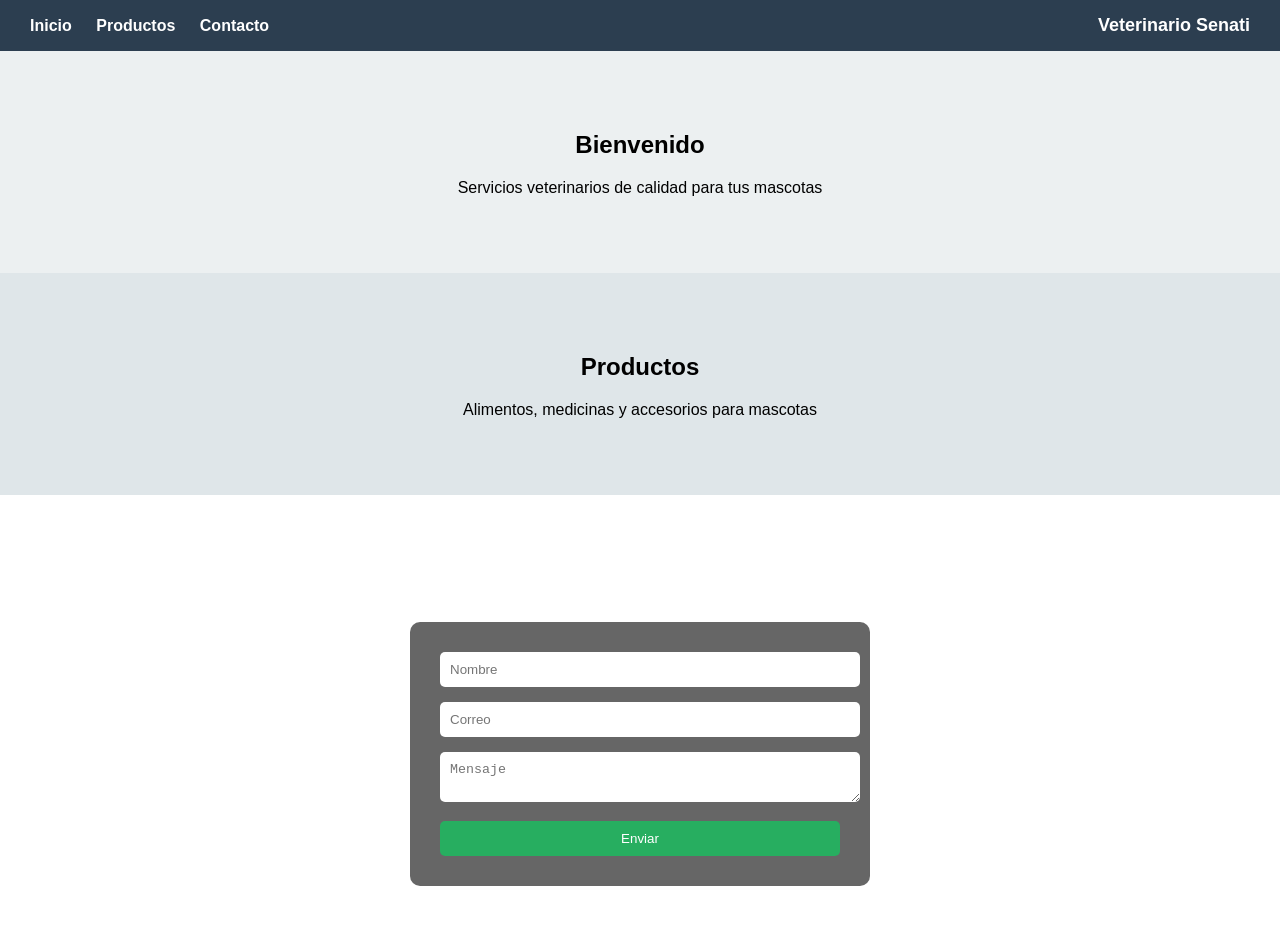
==== contactos.html @ 0941253b "contactos de veterinaria primera version" ====
<!DOCTYPE html>
<html lang="en">
<head>
    <meta charset="UTF-8">
    <meta name="viewport" content="width=device-width, initial-scale=1.0">
    <title>Contactos</title>
    <link rel="stylesheet" href="contacto_style.css">
</head>
<body>
    <header>
    <nav>
        <a href="#inicio">Inicio</a>
        <a href="#productos">Productos</a>
        <a href="#contacto">Contacto</a>
    </nav>
        <div class="logo">Veterinario Senati</div>
    </header>

    <section id="inicio">
        <h1>Bienvenido</h1>
        <p>Servicios veterinarios de calidad para tus mascotas</p>
    </section>

    <section id="productos">
        <h1>Productos</h1>
        <p>Alimentos, medicinas y accesorios para mascotas</p>
    </section>

    <section id="contacto">
    <h1>Contacto</h1>

    <div class="formulario">
        <input type="text" id="nombre" placeholder="Nombre">
        <input type="email" id="correo" placeholder="Correo">
        <textarea id="mensaje" placeholder="Mensaje"></textarea>
        <button onclick="enviarFormulario()">Enviar</button>
    </div>

</section>
</body>
</html>
---- contacto_style.css ----
body {
            margin: 0;
            font-family: Arial, sans-serif;
        }

        /* HEADER */
        header {
            display: flex;
            justify-content: space-between;
            align-items: center;
            background: #2c3e50;
            padding: 15px 30px;
            color: white;
        }

        nav a {
            color: white;
            margin-right: 20px;
            text-decoration: none;
            font-weight: bold;
        }

        nav a:hover {
            text-decoration: underline;
        }

        .logo {
            font-size: 18px;
            font-weight: bold;
        }

        /* SECCIONES */
        section {
            padding: 60px;
            text-align: center;
        }

        #inicio {
            background: #ecf0f1;
        }

        #productos {
            background: #dfe6e9;
        }

        /* CONTACTO */
        #contacto {
            background: url('https://escuelaversailles.com/wp-content/uploads/master-en-auxiliar-de-tecnico-de-veterinario.jpg') no-repeat center center/cover;
            color: white;
        }

        .formulario {
            background: rgba(0,0,0,0.6);
            padding: 30px;
            max-width: 400px;
            margin: auto;
            border-radius: 10px;
        }

        .formulario input, 
        .formulario textarea {
            width: 100%;
            margin-bottom: 15px;
            padding: 10px;
            border: none;
            border-radius: 5px;
        }

        .formulario button {
            background: #27ae60;
            color: white;
            padding: 10px;
            border: none;
            width: 100%;
            cursor: pointer;
            border-radius: 5px;
        }

        .formulario button:hover {
            background: #219150;
        }
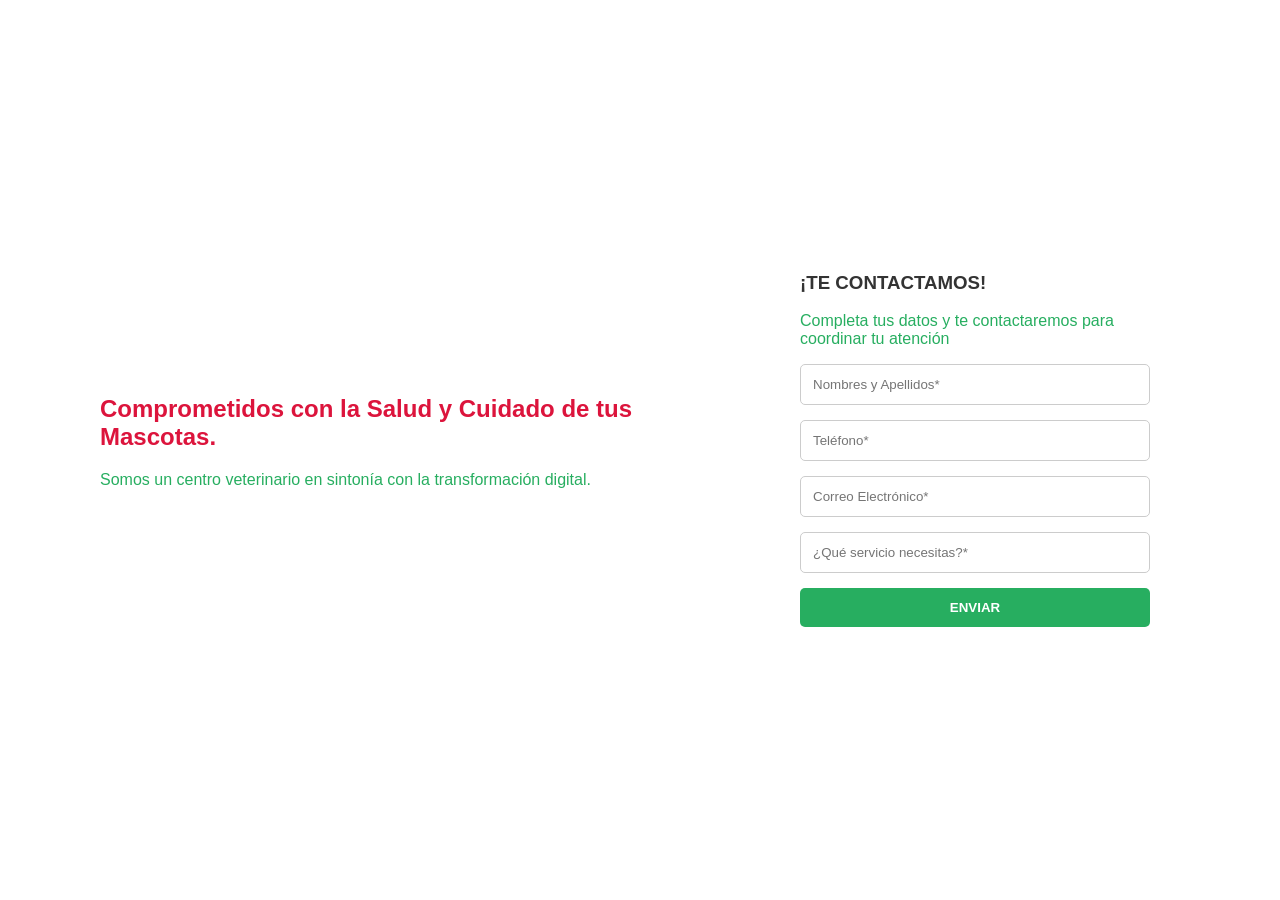
==== commit 03002831: "contacto terminado mas o menos" ====
--- a/contactos.html
+++ b/contactos.html
@@ -1,43 +1,33 @@
-
-
 <!DOCTYPE html>
-<html lang="en">
+<html lang="es">
 <head>
     <meta charset="UTF-8">
     <meta name="viewport" content="width=device-width, initial-scale=1.0">
-    <title>Contactos</title>
+    <title>La Huellita - Contacto</title>
     <link rel="stylesheet" href="contacto_style.css">
 </head>
 <body>
-    <header>
-    <nav>
-        <a href="#inicio">Inicio</a>
-        <a href="#productos">Productos</a>
-        <a href="#contacto">Contacto</a>
-    </nav>
-        <div class="logo">Veterinario Senati</div>
-    </header>
+    
 
-    <section id="inicio">
-        <h1>Bienvenido</h1>
-        <p>Servicios veterinarios de calidad para tus mascotas</p>
+    <section id="contacto">
+        <div class="texto-hero">
+            <h1>Comprometidos con la Salud y Cuidado de tus Mascotas.</h1>
+            <p>Somos un centro veterinario en sintonía con la transformación digital.</p>
+        </div>
+
+        <div class="formulario-container">
+            <h3>¡TE CONTACTAMOS!</h3>
+            <p>Completa tus datos y te contactaremos para coordinar tu atención</p>
+            <input type="text" id="nombre" placeholder="Nombres y Apellidos*">
+            <input type="tel" id="telefono" placeholder="Teléfono*">
+            <input type="email" id="correo" placeholder="Correo Electrónico*">
+            <input type="text" id="servicio" placeholder="¿Qué servicio necesitas?*">
+            <button onclick="enviarFormulario()">ENVIAR</button>
+        </div>
     </section>
 
-    <section id="productos">
-        <h1>Productos</h1>
-        <p>Alimentos, medicinas y accesorios para mascotas</p>
-    </section>
 
-    <section id="contacto">
-    <h1>Contacto</h1>
-
-    <div class="formulario">
-        <input type="text" id="nombre" placeholder="Nombre">
-        <input type="email" id="correo" placeholder="Correo">
-        <textarea id="mensaje" placeholder="Mensaje"></textarea>
-        <button onclick="enviarFormulario()">Enviar</button>
-    </div>
-
-</section>
+    <!-- Enlace al script externo -->
+    <script src="script_contacto.js"></script>
 </body>
-</html>
+</html>
--- a/contacto_style.css
+++ b/contacto_style.css
@@ -1,83 +1,75 @@
+body { margin: 0; font-family: Arial, sans-serif; }
 
-body {
-            margin: 0;
-            font-family: Arial, sans-serif;
-        }
+/* HEADER */
+header {
+    display: flex;
+    justify-content: space-between;
+    align-items: center;
+    padding: 20px 50px;
+    background: white;
+}
 
-        /* HEADER */
-        header {
-            display: flex;
-            justify-content: space-between;
-            align-items: center;
-            background: #2c3e50;
-            padding: 15px 30px;
-            color: white;
-        }
+.logo { font-weight: bold; font-size: 24px; color: #27ae60; }
 
-        nav a {
-            color: white;
-            margin-right: 20px;
-            text-decoration: none;
-            font-weight: bold;
-        }
+nav a {
+    color: #333;
+    margin-left: 20px;
+    text-decoration: none;
+    font-weight: bold;
+}
 
-        nav a:hover {
-            text-decoration: underline;
-        }
+/* SECCIÓN CONTACTO (El Hero) */
+#contacto {
+    display: flex;
+    justify-content: space-between;
+    align-items: center;
+    padding: 80px 100px;
+    background: url('https://escuelaversailles.com/wp-content/uploads/master-en-auxiliar-de-tecnico-de-veterinario.jpg') no-repeat center center/cover;
+    min-height: 80vh;
+    color: white;
+}
 
-        .logo {
-            font-size: 18px;
-            font-weight: bold;
-        }
+.texto-hero { max-width: 50%; }
 
-        /* SECCIONES */
-        section {
-            padding: 60px;
-            text-align: center;
-        }
+/* FORMULARIO */
+.formulario-container {
+    background: rgba(255, 255, 255, 0.95); /* Fondo casi blanco */
+    color: #333;
+    padding: 30px;
+    border-radius: 15px;
+    width: 350px;
+}
 
-        #inicio {
-            background: #ecf0f1;
-        }
+.formulario-container input {
+    width: 100%;
+    padding: 12px;
+    margin-bottom: 15px;
+    border: 1px solid #ccc;
+    border-radius: 5px;
+    box-sizing: border-box; /* Importante para que no se salga del contenedor */
+}
 
-        #productos {
-            background: #dfe6e9;
-        }
+.formulario-container button {
+    background: #27ae60;
+    color: white;
+    padding: 12px;
+    border: none;
+    width: 100%;
+    cursor: pointer;
+    font-weight: bold;
+    border-radius: 5px;
+}
 
-        /* CONTACTO */
-        #contacto {
-            background: url('https://escuelaversailles.com/wp-content/uploads/master-en-auxiliar-de-tecnico-de-veterinario.jpg') no-repeat center center/cover;
-            color: white;
-        }
+.formulario-container button:hover { background: #219150; }
 
-        .formulario {
-            background: rgba(0,0,0,0.6);
-            padding: 30px;
-            max-width: 400px;
-            margin: auto;
-            border-radius: 10px;
-        }
+h1{
+    color: crimson;
+    box-shadow: #333;
+    
+}
 
-        .formulario input, 
-        .formulario textarea {
-            width: 100%;
-            margin-bottom: 15px;
-            padding: 10px;
-            border: none;
-            border-radius: 5px;
-        }
 
-        .formulario button {
-            background: #27ae60;
-            color: white;
-            padding: 10px;
-            border: none;
-            width: 100%;
-            cursor: pointer;
-            border-radius: 5px;
-        }
+p{
+    color: #27ae60;
+}
 
-        .formulario button:hover {
-            background: #219150;
-        }
-
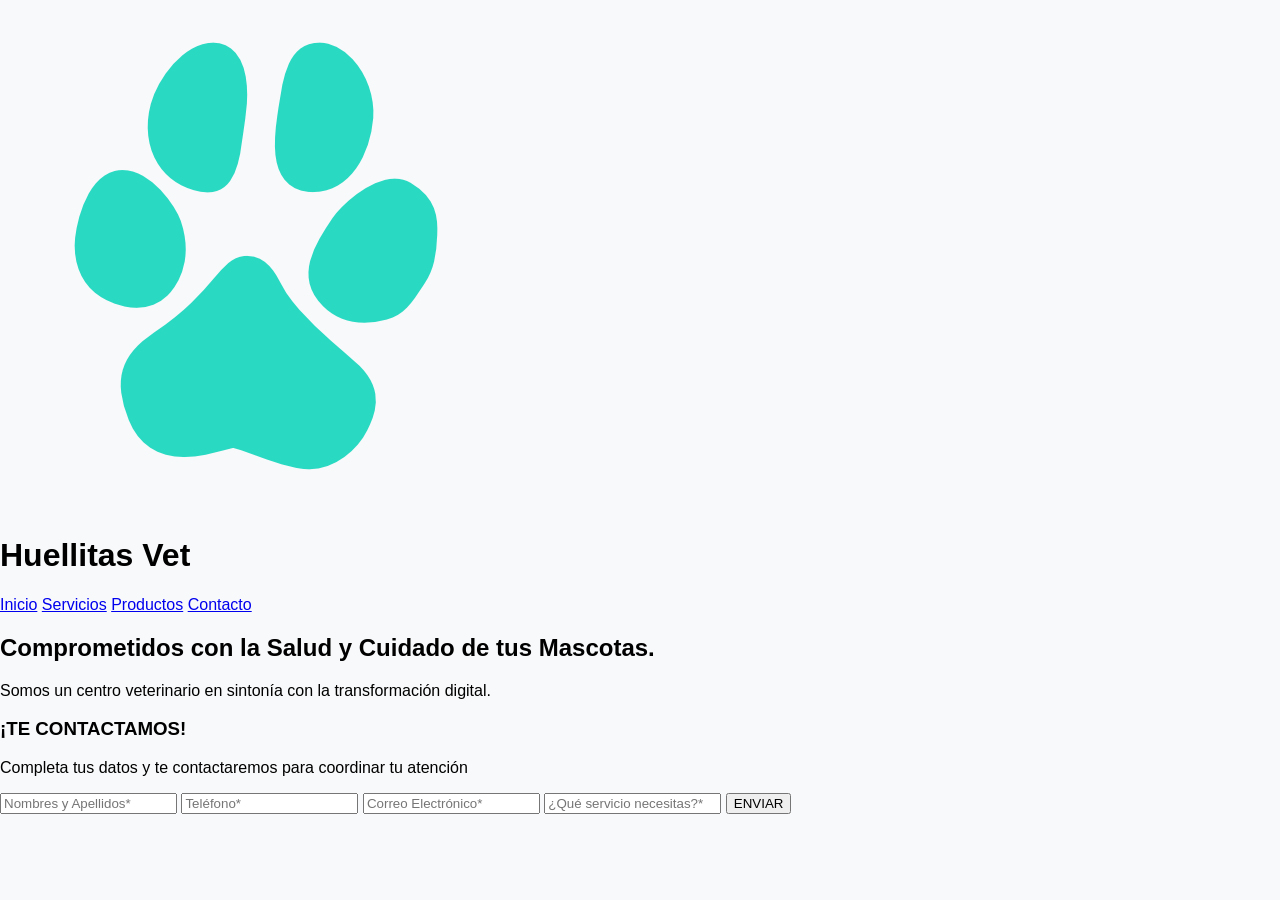
==== commit bf7146ec: "cambios realizados" ====
--- a/contactos.html
+++ b/contactos.html
@@ -4,9 +4,28 @@
     <meta charset="UTF-8">
     <meta name="viewport" content="width=device-width, initial-scale=1.0">
     <title>La Huellita - Contacto</title>
-    <link rel="stylesheet" href="contacto_style.css">
+    <link rel="stylesheet" href="style.css">
 </head>
 <body>
+
+
+<header class="header">
+    <div class="container">
+
+        <div class="logo">
+            <img src="img/logopet.png" alt="Huellitas Vet"> 
+            <h1>Huellitas Vet</h1>
+        </div>
+
+        <nav class="nav">
+            <a href="index.html">Inicio</a>
+            <a href="Servicios.html">Servicios</a>
+            <a href="Productos.html">Productos</a>
+            <a href="contactos.html">Contacto</a>
+        </nav>
+
+    </div>
+</header>
     
 
     <section id="contacto">
@@ -27,7 +46,6 @@
     </section>
 
 
-    <!-- Enlace al script externo -->
-    <script src="script_contacto.js"></script>
+    <script src="script.js"></script>
 </body>
 </html>
--- a/style.css
+++ b/style.css
@@ -0,0 +1,87 @@
+:root {
+    --primario: #2c3e50;
+    --detalles: #3498db;
+    --fondo: #f8f9fa;
+    --blanco: #ffffff;
+}
+
+body { font-family: 'Segoe UI', sans-serif; background-color: var(--fondo); margin: 0; }
+
+.navbar {
+    display: flex;
+    justify-content: space-between;
+    align-items: center;
+    background: var(--primario);
+    padding: 1rem 2rem;
+    color: white;
+    position: sticky;
+    top: 0;
+    z-index: 1000;
+}
+
+.nav-menu { display: flex; list-style: none; gap: 20px; }
+.nav-menu a { color: white; text-decoration: none; font-weight: 500; cursor: pointer; }
+
+.menu-toggle { display: none; background: none; border: none; color: white; font-size: 1.5rem; cursor: pointer; }
+
+.tienda-header { text-align: center; padding: 40px 20px; }
+
+#grid-productos {
+    display: grid;
+    grid-template-columns: repeat(auto-fill, minmax(280px, 1fr));
+    gap: 30px;
+    padding: 0 40px 40px;
+    max-width: 1200px;
+    margin: 0 auto;
+}
+
+.producto-card {
+    background: var(--blanco);
+    border-radius: 15px;
+    overflow: hidden;
+    box-shadow: 0 10px 20px rgba(0,0,0,0.05);
+    transition: 0.3s;
+}
+
+.producto-card:hover { transform: translateY(-10px); }
+
+.contenedor-imagen img { 
+    width: 100%; 
+    height: 250px; 
+    object-fit: cover; 
+    background: #eee; 
+}
+
+.producto-cuerpo { padding: 20px; text-align: center; }
+.producto-etiqueta { font-size: 0.8rem; color: var(--detalles); font-weight: bold; text-transform: uppercase; margin: 0; }
+.producto-nombre { margin: 10px 0; color: var(--primario); font-size: 1.2rem; }
+.producto-precio { display: block; font-size: 1.4rem; font-weight: bold; margin-bottom: 15px; color: #27ae60; }
+
+.btn-comprar {
+    background-color: var(--primario);
+    color: white;
+    border: none;
+    padding: 12px;
+    border-radius: 8px;
+    cursor: pointer;
+    width: 100%;
+    font-weight: bold;
+    transition: 0.3s;
+}
+
+.btn-comprar:hover { background-color: var(--detalles); }
+
+@media (max-width: 768px) {
+    .menu-toggle { display: block; }
+    .nav-menu {
+        display: none;
+        flex-direction: column;
+        position: absolute;
+        top: 60px;
+        left: 0;
+        width: 100%;
+        background: var(--primario);
+        padding: 20px;
+    }
+    .nav-menu.active { display: flex; }
+}
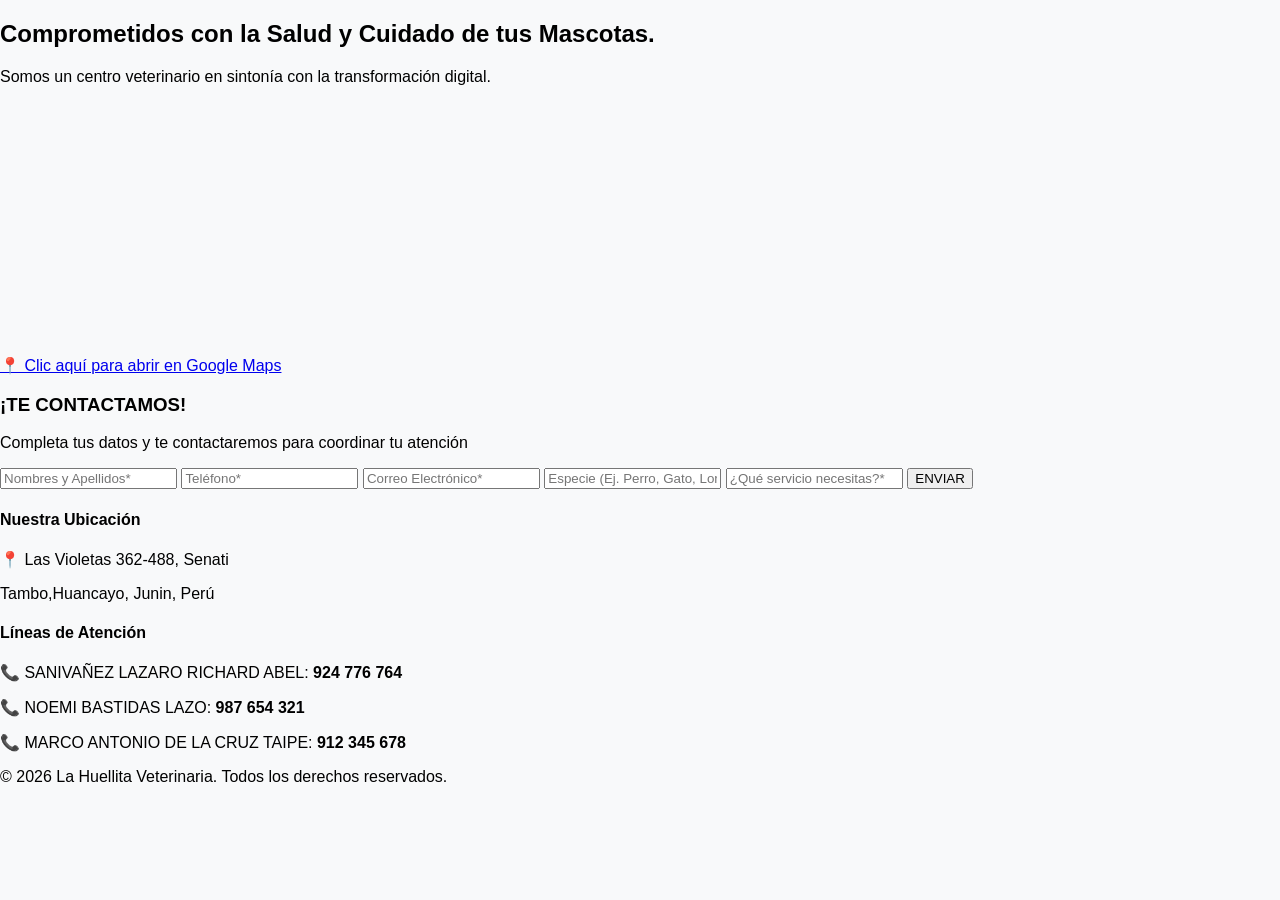
==== commit e8dfbeae: "Actualizando nombres de contacto" ====
--- a/contactos.html
+++ b/contactos.html
@@ -8,30 +8,32 @@
 </head>
 <body>
 
+    <section id="contacto">
+        <div class="info-izquierda">
+            
+            <div class="texto-hero">
+                <h1>Comprometidos con la Salud y Cuidado de tus Mascotas.</h1>
+                <p>Somos un centro veterinario en sintonía con la transformación digital.</p>
+            </div>
+            
+           <div class="mapa-container">
+    <a href="https://www.google.com/maps/search/Las+Violetas,+El+Tambo,+Huancayo" target="_blank" title="Abrir en Google Maps">
+        
+        <div style="pointer-events: none;">
+            <iframe 
+                src="https://www.google.com/maps/embed?pb=!1m18!1m12!1m3!1d3901.7651817887556!2d-75.22223842526544!3d-12.062544288151525!2m3!1f0!2f0!3f0!3m2!1i1024!2i768!4f13.1!3m3!1m2!1s0x910e9714856f7b19%3A0x67c293796d66e76c!2sLas%20Violetas%2C%20El%20Tambo%2012006!5e0!3m2!1ses-419!2spe!4v1713993264619!5m2!1ses-419!2spe" 
+                width="100%" 
+                height="250" 
+                style="border:0;" 
+                allowfullscreen="" 
+                loading="lazy">
+            </iframe>
+        </div>
+        
+        <div class="abrir-mapa">📍 Clic aquí para abrir en Google Maps</div>
+    </a>
+</div>
 
-<header class="header">
-    <div class="container">
-
-        <div class="logo">
-            <img src="img/logopet.png" alt="Huellitas Vet"> 
-            <h1>Huellitas Vet</h1>
-        </div>
-
-        <nav class="nav">
-            <a href="index.html">Inicio</a>
-            <a href="Servicios.html">Servicios</a>
-            <a href="Productos.html">Productos</a>
-            <a href="contactos.html">Contacto</a>
-        </nav>
-
-    </div>
-</header>
-    
-
-    <section id="contacto">
-        <div class="texto-hero">
-            <h1>Comprometidos con la Salud y Cuidado de tus Mascotas.</h1>
-            <p>Somos un centro veterinario en sintonía con la transformación digital.</p>
         </div>
 
         <div class="formulario-container">
@@ -40,12 +42,33 @@
             <input type="text" id="nombre" placeholder="Nombres y Apellidos*">
             <input type="tel" id="telefono" placeholder="Teléfono*">
             <input type="email" id="correo" placeholder="Correo Electrónico*">
+            
+            <input type="text" id="especie" placeholder="Especie (Ej. Perro, Gato, Loro)*">
             <input type="text" id="servicio" placeholder="¿Qué servicio necesitas?*">
             <button onclick="enviarFormulario()">ENVIAR</button>
         </div>
     </section>
 
+    <footer>
+        <div class="footer-info">
+            <div class="footer-seccion">
+                <h4>Nuestra Ubicación</h4>
+                <p>📍 Las Violetas 362-488, Senati</p>
+                <p>Tambo,Huancayo, Junin, Perú</p>
+            </div>
+            
+            <div class="footer-seccion">
+                <h4>Líneas de Atención</h4>
+                <p>📞 SANIVAÑEZ LAZARO RICHARD ABEL: <strong>924 776 764</strong></p>
+                <p>📞 NOEMI BASTIDAS LAZO: <strong>987 654 321</strong></p>
+                <p>📞 MARCO ANTONIO DE LA CRUZ TAIPE: <strong>912 345 678</strong></p>
+            </div>
+        </div>
+        <div class="footer-bottom">
+            <p>© 2026 La Huellita Veterinaria. Todos los derechos reservados.</p>
+        </div>
+    </footer>
 
-    <script src="script.js"></script>
+    <script src="script_contacto.js"></script>
 </body>
 </html>
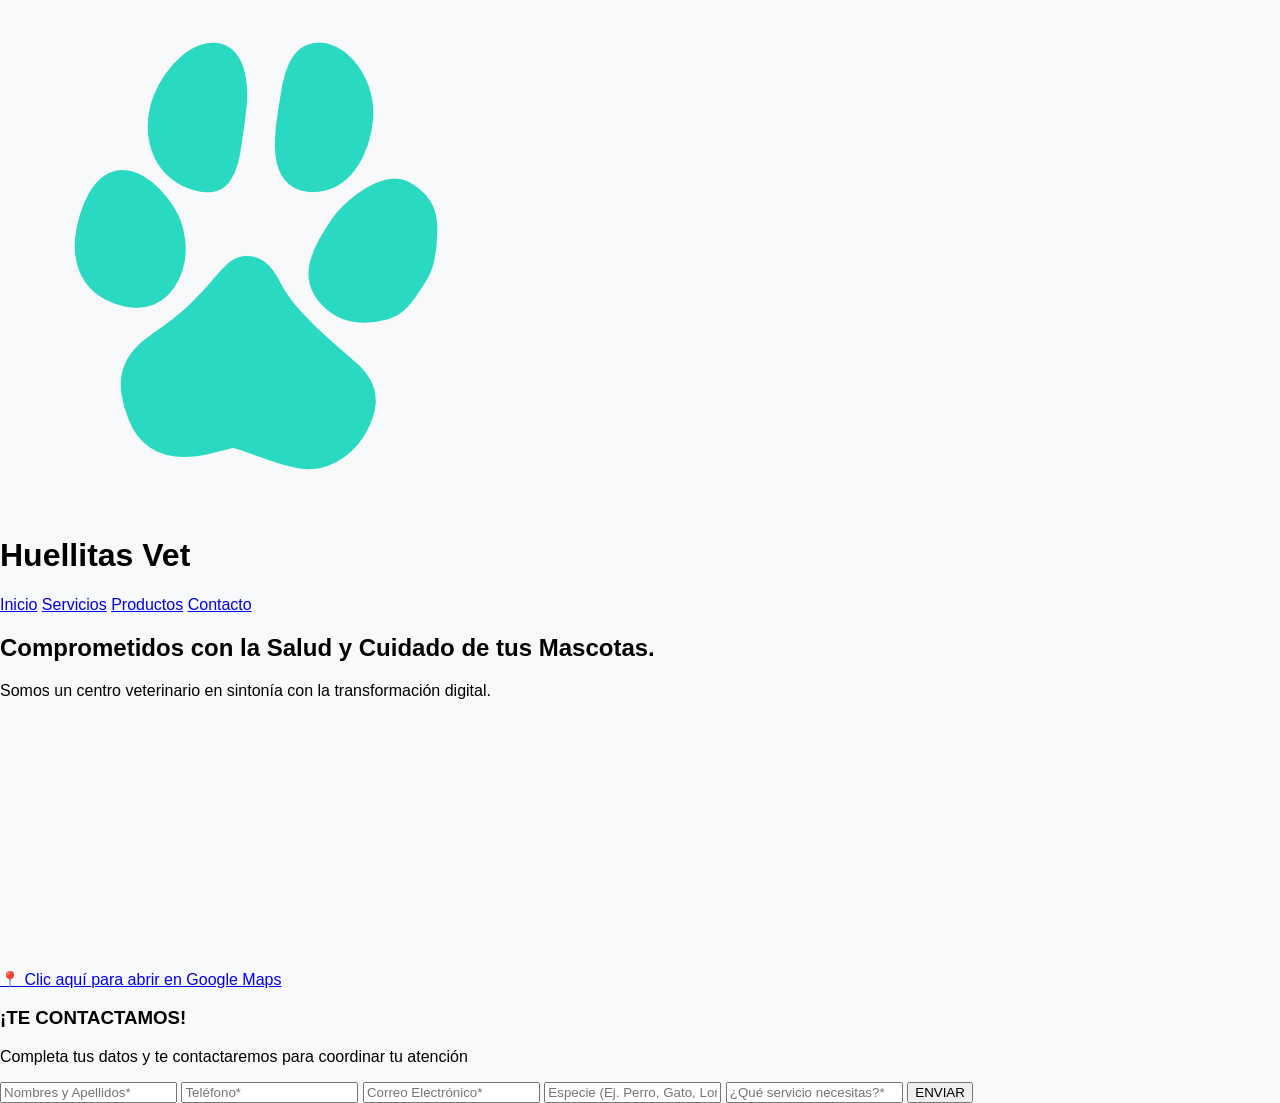
==== commit e77f9cca: "Resolución de conflictos y ajuste manual de header" ====
--- a/contactos.html
+++ b/contactos.html
@@ -7,6 +7,25 @@
     <link rel="stylesheet" href="style.css">
 </head>
 <body>
+
+    <header class="header">
+    <div class="container">
+
+        <div class="logo">
+            <img src="img/logopet.png" alt="Huellitas Vet"> 
+            <h1>Huellitas Vet</h1>
+        </div>
+
+        <nav class="nav">
+            <a href="index.html">Inicio</a>
+            <a href="Servicios.html">Servicios</a>
+            <a href="Productos.html">Productos</a>
+            <a href="contactos.html">Contacto</a>
+        </nav>
+
+    </div>
+    </header>
+    
 
     <section id="contacto">
         <div class="info-izquierda">
@@ -49,26 +68,8 @@
         </div>
     </section>
 
-    <footer>
-        <div class="footer-info">
-            <div class="footer-seccion">
-                <h4>Nuestra Ubicación</h4>
-                <p>📍 Las Violetas 362-488, Senati</p>
-                <p>Tambo,Huancayo, Junin, Perú</p>
-            </div>
-            
-            <div class="footer-seccion">
-                <h4>Líneas de Atención</h4>
-                <p>📞 SANIVAÑEZ LAZARO RICHARD ABEL: <strong>924 776 764</strong></p>
-                <p>📞 NOEMI BASTIDAS LAZO: <strong>987 654 321</strong></p>
-                <p>📞 MARCO ANTONIO DE LA CRUZ TAIPE: <strong>912 345 678</strong></p>
-            </div>
-        </div>
-        <div class="footer-bottom">
-            <p>© 2026 La Huellita Veterinaria. Todos los derechos reservados.</p>
-        </div>
-    </footer>
 
+    <!-- Enlace al script externo -->
     <script src="script_contacto.js"></script>
 </body>
 </html>
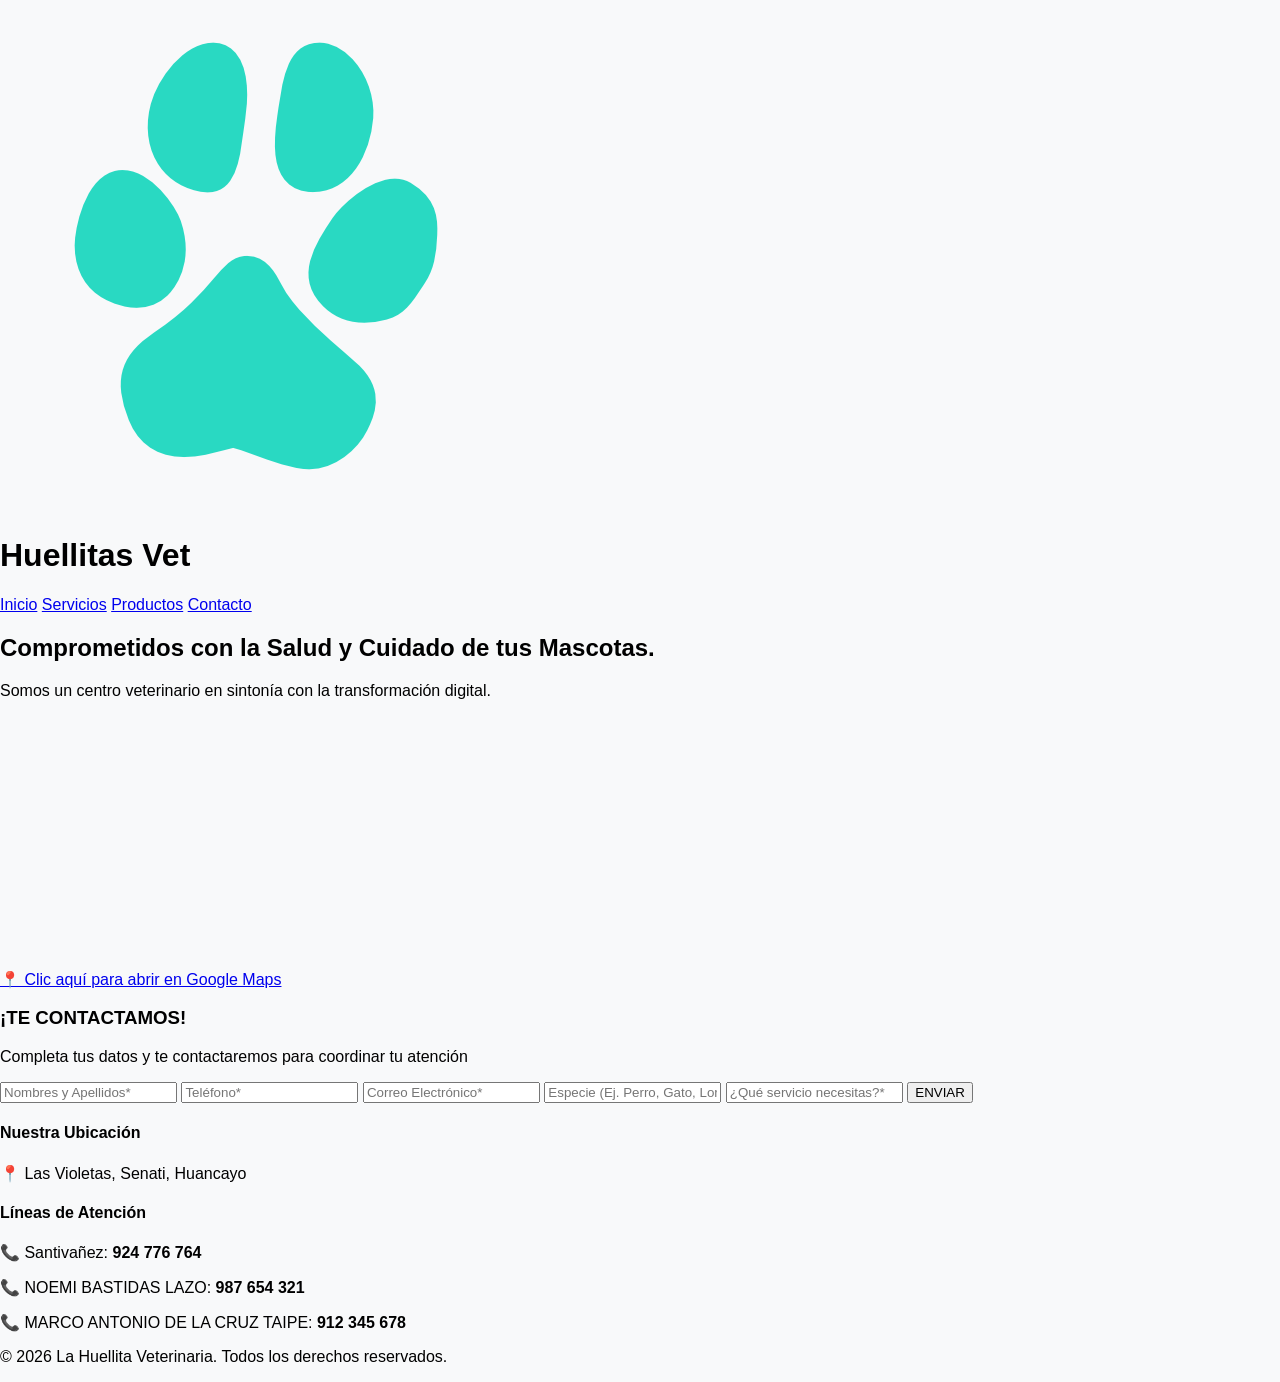
==== commit e4d04a41: "Finalizando estructura: Header, Mapa, Formulario y Footer" ====
--- a/contactos.html
+++ b/contactos.html
@@ -9,50 +9,42 @@
 <body>
 
     <header class="header">
-    <div class="container">
-
-        <div class="logo">
-            <img src="img/logopet.png" alt="Huellitas Vet"> 
-            <h1>Huellitas Vet</h1>
+        <div class="container">
+            <div class="logo">
+                <img src="img/logopet.png" alt="Huellitas Vet"> 
+                <h1>Huellitas Vet</h1>
+            </div>
+            <nav class="nav">
+                <a href="index.html">Inicio</a>
+                <a href="Servicios.html">Servicios</a>
+                <a href="Productos.html">Productos</a>
+                <a href="contactos.html">Contacto</a>
+            </nav>
         </div>
-
-        <nav class="nav">
-            <a href="index.html">Inicio</a>
-            <a href="Servicios.html">Servicios</a>
-            <a href="Productos.html">Productos</a>
-            <a href="contactos.html">Contacto</a>
-        </nav>
-
-    </div>
     </header>
-    
 
     <section id="contacto">
         <div class="info-izquierda">
-            
             <div class="texto-hero">
                 <h1>Comprometidos con la Salud y Cuidado de tus Mascotas.</h1>
                 <p>Somos un centro veterinario en sintonía con la transformación digital.</p>
             </div>
             
-           <div class="mapa-container">
-    <a href="https://www.google.com/maps/search/Las+Violetas,+El+Tambo,+Huancayo" target="_blank" title="Abrir en Google Maps">
-        
-        <div style="pointer-events: none;">
-            <iframe 
-                src="https://www.google.com/maps/embed?pb=!1m18!1m12!1m3!1d3901.7651817887556!2d-75.22223842526544!3d-12.062544288151525!2m3!1f0!2f0!3f0!3m2!1i1024!2i768!4f13.1!3m3!1m2!1s0x910e9714856f7b19%3A0x67c293796d66e76c!2sLas%20Violetas%2C%20El%20Tambo%2012006!5e0!3m2!1ses-419!2spe!4v1713993264619!5m2!1ses-419!2spe" 
-                width="100%" 
-                height="250" 
-                style="border:0;" 
-                allowfullscreen="" 
-                loading="lazy">
-            </iframe>
-        </div>
-        
-        <div class="abrir-mapa">📍 Clic aquí para abrir en Google Maps</div>
-    </a>
-</div>
-
+            <div class="mapa-container">
+                <a href="https://www.google.com/maps/search/Las+Violetas,+El+Tambo,+Huancayo" target="_blank" title="Abrir en Google Maps">
+                    <div style="pointer-events: none;">
+                        <iframe 
+                            src="https://www.google.com/maps/embed?pb=!1m18!1m12!1m3!1d3901.7651817887556!2d-75.22223842526544!3d-12.062544288151525!2m3!1f0!2f0!3f0!3m2!1i1024!2i768!4f13.1!3m3!1m2!1s0x910e9714856f7b19%3A0x67c293796d66e76c!2sLas%20Violetas%2C%20El%20Tambo%2012006!5e0!3m2!1ses-419!2spe!4v1713993264619!5m2!1ses-419!2spe" 
+                            width="100%" 
+                            height="250" 
+                            style="border:0;" 
+                            allowfullscreen="" 
+                            loading="lazy">
+                        </iframe>
+                    </div>
+                    <div class="abrir-mapa">📍 Clic aquí para abrir en Google Maps</div>
+                </a>
+            </div>
         </div>
 
         <div class="formulario-container">
@@ -61,15 +53,30 @@
             <input type="text" id="nombre" placeholder="Nombres y Apellidos*">
             <input type="tel" id="telefono" placeholder="Teléfono*">
             <input type="email" id="correo" placeholder="Correo Electrónico*">
-            
             <input type="text" id="especie" placeholder="Especie (Ej. Perro, Gato, Loro)*">
             <input type="text" id="servicio" placeholder="¿Qué servicio necesitas?*">
             <button onclick="enviarFormulario()">ENVIAR</button>
         </div>
     </section>
 
+    <footer>
+        <div class="footer-info">
+            <div class="footer-seccion">
+                <h4>Nuestra Ubicación</h4>
+                <p>📍 Las Violetas, Senati, Huancayo</p>
+            </div>
+            <div class="footer-seccion">
+                <h4>Líneas de Atención</h4>
+                <p>📞 Santivañez: <strong>924 776 764</strong></p>
+                <p>📞 NOEMI BASTIDAS LAZO: <strong>987 654 321</strong></p>
+                <p>📞 MARCO ANTONIO DE LA CRUZ TAIPE: <strong>912 345 678</strong></p>
+            </div>
+        </div>
+        <div class="footer-bottom">
+            <p>© 2026 La Huellita Veterinaria. Todos los derechos reservados.</p>
+        </div>
+    </footer>
 
-    <!-- Enlace al script externo -->
     <script src="script_contacto.js"></script>
 </body>
 </html>
--- a/style.css
+++ b/style.css
@@ -3,6 +3,7 @@
     --detalles: #3498db;
     --fondo: #f8f9fa;
     --blanco: #ffffff;
+    --verde-ws: #25d366;
 }
 
 body { font-family: 'Segoe UI', sans-serif; background-color: var(--fondo); margin: 0; }
@@ -21,16 +22,13 @@
 
 .nav-menu { display: flex; list-style: none; gap: 20px; }
 .nav-menu a { color: white; text-decoration: none; font-weight: 500; cursor: pointer; }
-
 .menu-toggle { display: none; background: none; border: none; color: white; font-size: 1.5rem; cursor: pointer; }
-
-.tienda-header { text-align: center; padding: 40px 20px; }
 
 #grid-productos {
     display: grid;
     grid-template-columns: repeat(auto-fill, minmax(280px, 1fr));
     gap: 30px;
-    padding: 0 40px 40px;
+    padding: 40px;
     max-width: 1200px;
     margin: 0 auto;
 }
@@ -40,36 +38,52 @@
     border-radius: 15px;
     overflow: hidden;
     box-shadow: 0 10px 20px rgba(0,0,0,0.05);
-    transition: 0.3s;
+    text-align: center;
 }
 
-.producto-card:hover { transform: translateY(-10px); }
+.contenedor-imagen img { width: 100%; height: 200px; object-fit: cover; background: #eee; }
+.producto-cuerpo { padding: 20px; }
+.producto-precio { display: block; font-size: 1.3rem; font-weight: bold; margin: 10px 0; color: #27ae60; }
 
-.contenedor-imagen img { 
-    width: 100%; 
-    height: 250px; 
-    object-fit: cover; 
-    background: #eee; 
-}
-
-.producto-cuerpo { padding: 20px; text-align: center; }
-.producto-etiqueta { font-size: 0.8rem; color: var(--detalles); font-weight: bold; text-transform: uppercase; margin: 0; }
-.producto-nombre { margin: 10px 0; color: var(--primario); font-size: 1.2rem; }
-.producto-precio { display: block; font-size: 1.4rem; font-weight: bold; margin-bottom: 15px; color: #27ae60; }
-
-.btn-comprar {
+.btn-comprar, .btn-ws {
     background-color: var(--primario);
     color: white;
     border: none;
-    padding: 12px;
+    padding: 10px;
     border-radius: 8px;
     cursor: pointer;
     width: 100%;
     font-weight: bold;
-    transition: 0.3s;
+    text-decoration: none;
+    display: inline-block;
 }
 
-.btn-comprar:hover { background-color: var(--detalles); }
+.btn-ws { background-color: var(--verde-ws); margin-top: 15px; }
+
+/* Modal */
+.modal {
+    display: none;
+    position: fixed;
+    z-index: 2000;
+    left: 0; top: 0;
+    width: 100%; height: 100%;
+    background-color: rgba(0,0,0,0.7);
+}
+
+.modal-contenido {
+    background-color: white;
+    margin: 5% auto;
+    padding: 30px;
+    width: 90%;
+    max-width: 450px;
+    border-radius: 15px;
+    text-align: center;
+    position: relative;
+}
+
+.cerrar-modal { position: absolute; right: 20px; top: 10px; font-size: 30px; cursor: pointer; }
+
+#modal-img { width: 100%; height: 200px; object-fit: contain; }
 
 @media (max-width: 768px) {
     .menu-toggle { display: block; }
@@ -77,9 +91,7 @@
         display: none;
         flex-direction: column;
         position: absolute;
-        top: 60px;
-        left: 0;
-        width: 100%;
+        top: 60px; left: 0; width: 100%;
         background: var(--primario);
         padding: 20px;
     }
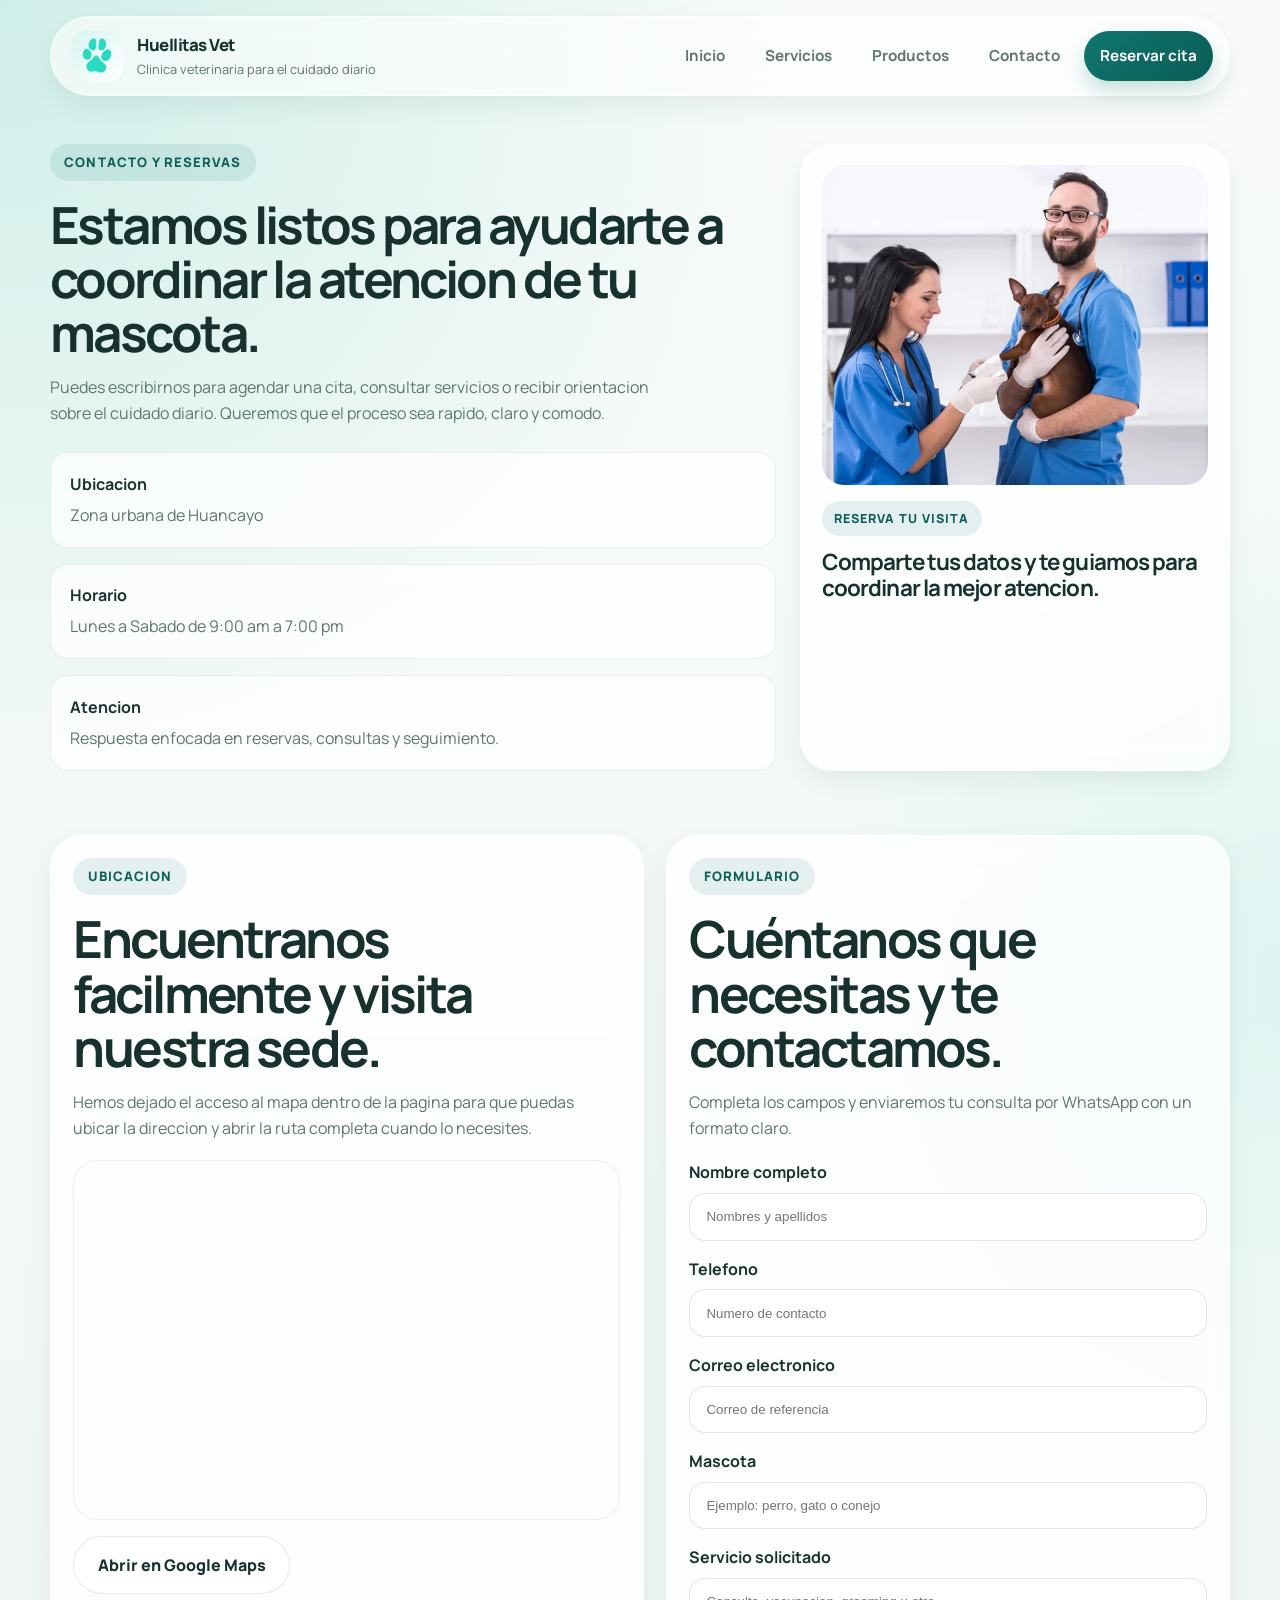
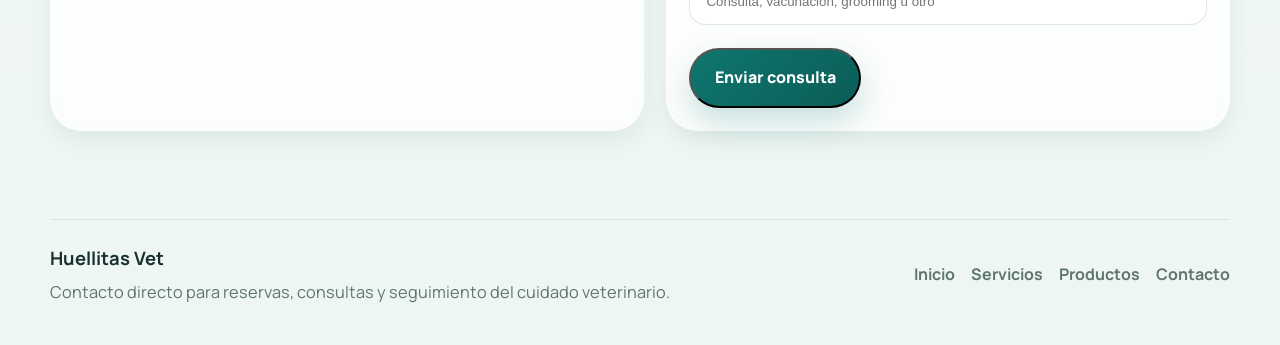
==== commit 1d51c00e: "feat: modernize veterinary site pages" ====
--- a/contactos.html
+++ b/contactos.html
@@ -3,80 +3,158 @@
 <head>
     <meta charset="UTF-8">
     <meta name="viewport" content="width=device-width, initial-scale=1.0">
-    <title>La Huellita - Contacto</title>
+    <title>Contacto | Huellitas Vet</title>
+    <meta name="description" content="Contacta con Huellitas Vet para reservar una cita, resolver dudas y recibir orientacion veterinaria.">
+    <link rel="preconnect" href="https://fonts.googleapis.com">
+    <link rel="preconnect" href="https://fonts.gstatic.com" crossorigin>
+    <link href="https://fonts.googleapis.com/css2?family=Manrope:wght@400;500;600;700;800&display=swap" rel="stylesheet">
     <link rel="stylesheet" href="style.css">
 </head>
 <body>
+    <header class="site-header">
+        <div class="container header-inner">
+            <a class="brand" href="index.html" aria-label="Ir al inicio de Huellitas Vet">
+                <img src="img/logopet.png" alt="Logo de Huellitas Vet">
+                <div>
+                    <span class="brand-name">Huellitas Vet</span>
+                    <span class="brand-copy">Clinica veterinaria para el cuidado diario</span>
+                </div>
+            </a>
 
-    <header class="header">
-        <div class="container">
-            <div class="logo">
-                <img src="img/logopet.png" alt="Huellitas Vet"> 
-                <h1>Huellitas Vet</h1>
-            </div>
-            <nav class="nav">
+            <button class="menu-toggle" id="mobile-menu" type="button" aria-label="Abrir menu" aria-expanded="false">
+                <span></span>
+                <span></span>
+                <span></span>
+            </button>
+
+            <nav class="site-nav" id="nav-list">
                 <a href="index.html">Inicio</a>
                 <a href="Servicios.html">Servicios</a>
                 <a href="Productos.html">Productos</a>
                 <a href="contactos.html">Contacto</a>
+                <a class="nav-cta" href="contactos.html">Reservar cita</a>
             </nav>
         </div>
     </header>
 
-    <section id="contacto">
-        <div class="info-izquierda">
-            <div class="texto-hero">
-                <h1>Comprometidos con la Salud y Cuidado de tus Mascotas.</h1>
-                <p>Somos un centro veterinario en sintonía con la transformación digital.</p>
+    <main class="contact-page">
+        <section class="contact-hero">
+            <div class="container contact-hero-grid">
+                <div class="contact-copy">
+                    <span class="eyebrow">Contacto y reservas</span>
+                    <h1>Estamos listos para ayudarte a coordinar la atencion de tu mascota.</h1>
+                    <p>
+                        Puedes escribirnos para agendar una cita, consultar servicios o recibir orientacion
+                        sobre el cuidado diario. Queremos que el proceso sea rapido, claro y comodo.
+                    </p>
+
+                    <div class="contact-info-list">
+                        <article>
+                            <strong>Ubicacion</strong>
+                            <span>Zona urbana de Huancayo</span>
+                        </article>
+                        <article>
+                            <strong>Horario</strong>
+                            <span>Lunes a Sabado de 9:00 am a 7:00 pm</span>
+                        </article>
+                        <article>
+                            <strong>Atencion</strong>
+                            <span>Respuesta enfocada en reservas, consultas y seguimiento.</span>
+                        </article>
+                    </div>
+                </div>
+
+                <div class="contact-card">
+                    <img src="img/equipo.webp" alt="Equipo de atencion veterinaria">
+                    <div class="contact-card-copy">
+                        <span class="highlight-label">Reserva tu visita</span>
+                        <h2>Comparte tus datos y te guiamos para coordinar la mejor atencion.</h2>
+                    </div>
+                </div>
             </div>
-            
-            <div class="mapa-container">
-                <a href="https://www.google.com/maps/search/Las+Violetas,+El+Tambo,+Huancayo" target="_blank" title="Abrir en Google Maps">
-                    <div style="pointer-events: none;">
-                        <iframe 
-                            src="https://www.google.com/maps/embed?pb=!1m18!1m12!1m3!1d3901.7651817887556!2d-75.22223842526544!3d-12.062544288151525!2m3!1f0!2f0!3f0!3m2!1i1024!2i768!4f13.1!3m3!1m2!1s0x910e9714856f7b19%3A0x67c293796d66e76c!2sLas%20Violetas%2C%20El%20Tambo%2012006!5e0!3m2!1ses-419!2spe!4v1713993264619!5m2!1ses-419!2spe" 
-                            width="100%" 
-                            height="250" 
-                            style="border:0;" 
-                            allowfullscreen="" 
-                            loading="lazy">
+        </section>
+
+        <section class="contact-main-section">
+            <div class="container contact-main-grid">
+                <div class="map-card">
+                    <span class="eyebrow">Ubicacion</span>
+                    <h2>Encuentranos facilmente y visita nuestra sede.</h2>
+                    <p>
+                        Hemos dejado el acceso al mapa dentro de la pagina para que puedas ubicar la direccion
+                        y abrir la ruta completa cuando lo necesites.
+                    </p>
+
+                    <div class="map-frame">
+                        <iframe
+                            src="https://www.google.com/maps?q=clinica+veterinaria+Huancayo&output=embed"
+                            width="100%"
+                            height="100%"
+                            style="border:0;"
+                            allowfullscreen=""
+                            loading="lazy"
+                            referrerpolicy="no-referrer-when-downgrade"
+                            title="Mapa de Huellitas Vet">
                         </iframe>
                     </div>
-                    <div class="abrir-mapa">📍 Clic aquí para abrir en Google Maps</div>
-                </a>
+
+                    <a class="btn btn-secondary" href="https://www.google.com/maps/search/clinica+veterinaria+Huancayo" target="_blank" rel="noopener noreferrer">
+                        Abrir en Google Maps
+                    </a>
+                </div>
+
+                <div class="contact-form-card">
+                    <span class="eyebrow">Formulario</span>
+                    <h2>Cuéntanos que necesitas y te contactamos.</h2>
+                    <p>Completa los campos y enviaremos tu consulta por WhatsApp con un formato claro.</p>
+
+                    <form id="contact-form" class="contact-form">
+                        <label>
+                            <span>Nombre completo</span>
+                            <input type="text" id="nombre" name="nombre" placeholder="Nombres y apellidos">
+                        </label>
+
+                        <label>
+                            <span>Telefono</span>
+                            <input type="tel" id="telefono" name="telefono" placeholder="Numero de contacto">
+                        </label>
+
+                        <label>
+                            <span>Correo electronico</span>
+                            <input type="email" id="correo" name="correo" placeholder="Correo de referencia">
+                        </label>
+
+                        <label>
+                            <span>Mascota</span>
+                            <input type="text" id="especie" name="especie" placeholder="Ejemplo: perro, gato o conejo">
+                        </label>
+
+                        <label>
+                            <span>Servicio solicitado</span>
+                            <input type="text" id="servicio" name="servicio" placeholder="Consulta, vacunacion, grooming u otro">
+                        </label>
+
+                        <button class="btn btn-primary contact-submit" type="submit">Enviar consulta</button>
+                    </form>
+                </div>
             </div>
-        </div>
+        </section>
+    </main>
 
-        <div class="formulario-container">
-            <h3>¡TE CONTACTAMOS!</h3>
-            <p>Completa tus datos y te contactaremos para coordinar tu atención</p>
-            <input type="text" id="nombre" placeholder="Nombres y Apellidos*">
-            <input type="tel" id="telefono" placeholder="Teléfono*">
-            <input type="email" id="correo" placeholder="Correo Electrónico*">
-            <input type="text" id="especie" placeholder="Especie (Ej. Perro, Gato, Loro)*">
-            <input type="text" id="servicio" placeholder="¿Qué servicio necesitas?*">
-            <button onclick="enviarFormulario()">ENVIAR</button>
-        </div>
-    </section>
-
-    <footer>
-        <div class="footer-info">
-            <div class="footer-seccion">
-                <h4>Nuestra Ubicación</h4>
-                <p>📍 Las Violetas, Senati, Huancayo</p>
+    <footer class="site-footer">
+        <div class="container footer-inner">
+            <div>
+                <h3>Huellitas Vet</h3>
+                <p>Contacto directo para reservas, consultas y seguimiento del cuidado veterinario.</p>
             </div>
-            <div class="footer-seccion">
-                <h4>Líneas de Atención</h4>
-                <p>📞 Santivañez: <strong>924 776 764</strong></p>
-                <p>📞 NOEMI BASTIDAS LAZO: <strong>987 654 321</strong></p>
-                <p>📞 MARCO ANTONIO DE LA CRUZ TAIPE: <strong>912 345 678</strong></p>
+            <div class="footer-links">
+                <a href="index.html">Inicio</a>
+                <a href="Servicios.html">Servicios</a>
+                <a href="Productos.html">Productos</a>
+                <a href="contactos.html">Contacto</a>
             </div>
-        </div>
-        <div class="footer-bottom">
-            <p>© 2026 La Huellita Veterinaria. Todos los derechos reservados.</p>
         </div>
     </footer>
 
-    <script src="script_contacto.js"></script>
+    <script src="script.js"></script>
 </body>
-</html>+</html>
--- a/style.css
+++ b/style.css
@@ -1,99 +1,1270 @@
 :root {
-    --primario: #2c3e50;
-    --detalles: #3498db;
-    --fondo: #f8f9fa;
-    --blanco: #ffffff;
-    --verde-ws: #25d366;
-}
-
-body { font-family: 'Segoe UI', sans-serif; background-color: var(--fondo); margin: 0; }
-
-.navbar {
-    display: flex;
-    justify-content: space-between;
-    align-items: center;
-    background: var(--primario);
-    padding: 1rem 2rem;
-    color: white;
+    --bg: #f4f8f7;
+    --surface: rgba(255, 255, 255, 0.78);
+    --surface-solid: #ffffff;
+    --text: #17322e;
+    --muted: #5e7570;
+    --line: rgba(23, 50, 46, 0.1);
+    --primary: #0f766e;
+    --primary-dark: #0b5d57;
+    --accent: #d7f4ef;
+    --accent-strong: #9edfd2;
+    --shadow-lg: 0 24px 60px rgba(15, 74, 68, 0.14);
+    --shadow-md: 0 18px 36px rgba(15, 74, 68, 0.1);
+    --shadow-sm: 0 10px 24px rgba(15, 74, 68, 0.08);
+    --radius-xl: 32px;
+    --radius-lg: 24px;
+    --radius-md: 18px;
+    --container: 1180px;
+    --transition: 0.28s ease;
+}
+
+* {
+    box-sizing: border-box;
+    margin: 0;
+    padding: 0;
+}
+
+html {
+    scroll-behavior: smooth;
+}
+
+body {
+    font-family: "Manrope", sans-serif;
+    color: var(--text);
+    background:
+        radial-gradient(circle at top left, rgba(158, 223, 210, 0.45), transparent 34%),
+        radial-gradient(circle at right, rgba(215, 244, 239, 0.75), transparent 30%),
+        linear-gradient(180deg, #f8fbfa 0%, #eef6f4 100%);
+    line-height: 1.6;
+}
+
+img {
+    display: block;
+    max-width: 100%;
+}
+
+a {
+    color: inherit;
+    text-decoration: none;
+}
+
+button {
+    font: inherit;
+}
+
+.container {
+    width: min(calc(100% - 2rem), var(--container));
+    margin: 0 auto;
+}
+
+.site-header {
     position: sticky;
     top: 0;
-    z-index: 1000;
-}
-
-.nav-menu { display: flex; list-style: none; gap: 20px; }
-.nav-menu a { color: white; text-decoration: none; font-weight: 500; cursor: pointer; }
-.menu-toggle { display: none; background: none; border: none; color: white; font-size: 1.5rem; cursor: pointer; }
-
-#grid-productos {
-    display: grid;
-    grid-template-columns: repeat(auto-fill, minmax(280px, 1fr));
-    gap: 30px;
-    padding: 40px;
-    max-width: 1200px;
-    margin: 0 auto;
-}
-
-.producto-card {
-    background: var(--blanco);
-    border-radius: 15px;
+    z-index: 50;
+    padding: 1rem 0;
+    transition: background-color var(--transition), box-shadow var(--transition), backdrop-filter var(--transition);
+}
+
+.site-header.scrolled {
+    background: rgba(248, 251, 250, 0.86);
+    backdrop-filter: blur(18px);
+    box-shadow: 0 12px 30px rgba(15, 74, 68, 0.08);
+}
+
+.header-inner {
+    display: flex;
+    align-items: center;
+    justify-content: space-between;
+    gap: 1rem;
+    border: 1px solid rgba(255, 255, 255, 0.55);
+    background: rgba(255, 255, 255, 0.6);
+    backdrop-filter: blur(12px);
+    border-radius: 999px;
+    padding: 0.8rem 1rem 0.8rem 1.25rem;
+    box-shadow: var(--shadow-sm);
+}
+
+.brand {
+    display: inline-flex;
+    align-items: center;
+    gap: 0.9rem;
+    min-width: 0;
+}
+
+.brand img {
+    width: 52px;
+    height: 52px;
+    object-fit: contain;
+    border-radius: 16px;
+    background: linear-gradient(135deg, rgba(215, 244, 239, 0.95), rgba(255, 255, 255, 0.95));
+    padding: 0.35rem;
+}
+
+.brand div {
+    display: flex;
+    flex-direction: column;
+}
+
+.brand-name {
+    font-size: 1.05rem;
+    font-weight: 800;
+    letter-spacing: -0.03em;
+}
+
+.brand-copy {
+    font-size: 0.8rem;
+    color: var(--muted);
+}
+
+.site-nav {
+    display: flex;
+    align-items: center;
+    gap: 0.5rem;
+}
+
+.site-nav a {
+    padding: 0.8rem 1rem;
+    font-weight: 700;
+    font-size: 0.95rem;
+    color: var(--muted);
+    border-radius: 999px;
+    transition: color var(--transition), background-color var(--transition), transform var(--transition);
+}
+
+.site-nav a:hover,
+.site-nav a:focus-visible {
+    color: var(--text);
+    background: rgba(15, 118, 110, 0.09);
+}
+
+.site-nav .nav-cta {
+    background: linear-gradient(135deg, var(--primary), var(--primary-dark));
+    color: #fff;
+    box-shadow: 0 10px 20px rgba(15, 118, 110, 0.22);
+}
+
+.site-nav .nav-cta:hover,
+.site-nav .nav-cta:focus-visible {
+    color: #fff;
+    background: linear-gradient(135deg, var(--primary-dark), #084c47);
+    transform: translateY(-1px);
+}
+
+.menu-toggle {
+    display: none;
+    width: 48px;
+    height: 48px;
+    border: 0;
+    border-radius: 50%;
+    background: rgba(15, 118, 110, 0.1);
+    cursor: pointer;
+}
+
+.menu-toggle span {
+    display: block;
+    width: 18px;
+    height: 2px;
+    margin: 4px auto;
+    background: var(--text);
+    transition: transform var(--transition), opacity var(--transition);
+}
+
+.hero-section {
+    padding: 2rem 0 5rem;
+}
+
+.hero-grid {
+    display: grid;
+    grid-template-columns: minmax(0, 1.02fr) minmax(0, 0.98fr);
+    gap: 2rem;
+    align-items: center;
+}
+
+.hero-copy,
+.hero-showcase {
+    min-width: 0;
+}
+
+.eyebrow {
+    display: inline-flex;
+    align-items: center;
+    gap: 0.5rem;
+    margin-bottom: 1rem;
+    padding: 0.5rem 0.9rem;
+    border-radius: 999px;
+    background: rgba(15, 118, 110, 0.1);
+    color: var(--primary-dark);
+    font-size: 0.82rem;
+    font-weight: 800;
+    letter-spacing: 0.08em;
+    text-transform: uppercase;
+}
+
+.hero-copy h1,
+.section-heading h2,
+.benefits-copy h2,
+.contact-strip h2 {
+    font-size: clamp(2.4rem, 5vw, 4.35rem);
+    line-height: 1.04;
+    letter-spacing: -0.05em;
+}
+
+.hero-copy p,
+.section-heading p,
+.benefits-copy p,
+.hero-panel p,
+.site-footer p {
+    color: var(--muted);
+    font-size: 1.02rem;
+}
+
+.hero-copy p {
+    max-width: 60ch;
+    margin-top: 1.2rem;
+}
+
+.hero-actions,
+.contact-actions {
+    display: flex;
+    flex-wrap: wrap;
+    gap: 1rem;
+    margin-top: 2rem;
+}
+
+.btn {
+    display: inline-flex;
+    align-items: center;
+    justify-content: center;
+    padding: 0.95rem 1.45rem;
+    border-radius: 999px;
+    font-weight: 800;
+    transition: transform var(--transition), background-color var(--transition), color var(--transition), box-shadow var(--transition);
+}
+
+.btn:hover,
+.btn:focus-visible {
+    transform: translateY(-2px);
+}
+
+.btn-primary {
+    background: linear-gradient(135deg, var(--primary), var(--primary-dark));
+    color: #fff;
+    box-shadow: 0 14px 30px rgba(15, 118, 110, 0.22);
+}
+
+.btn-secondary {
+    color: var(--text);
+    background: rgba(255, 255, 255, 0.88);
+    border: 1px solid rgba(23, 50, 46, 0.1);
+}
+
+.hero-stats {
+    display: grid;
+    grid-template-columns: repeat(3, minmax(0, 1fr));
+    gap: 1rem;
+    margin-top: 2rem;
+}
+
+.hero-stats article,
+.service-card,
+.hero-panel,
+.contact-strip-inner {
+    background: var(--surface);
+    border: 1px solid rgba(255, 255, 255, 0.6);
+    backdrop-filter: blur(12px);
+    box-shadow: var(--shadow-sm);
+}
+
+.hero-stats article {
+    padding: 1.25rem;
+    border-radius: var(--radius-md);
+}
+
+.hero-stats strong {
+    display: block;
+    margin-bottom: 0.45rem;
+    font-size: 1rem;
+}
+
+.hero-stats span {
+    color: var(--muted);
+    font-size: 0.92rem;
+}
+
+.hero-showcase {
+    display: grid;
+    gap: 1rem;
+}
+
+.carousel {
+    position: relative;
+    min-height: 560px;
+    border-radius: var(--radius-xl);
     overflow: hidden;
-    box-shadow: 0 10px 20px rgba(0,0,0,0.05);
-    text-align: center;
-}
-
-.contenedor-imagen img { width: 100%; height: 200px; object-fit: cover; background: #eee; }
-.producto-cuerpo { padding: 20px; }
-.producto-precio { display: block; font-size: 1.3rem; font-weight: bold; margin: 10px 0; color: #27ae60; }
-
-.btn-comprar, .btn-ws {
-    background-color: var(--primario);
-    color: white;
-    border: none;
-    padding: 10px;
-    border-radius: 8px;
+    box-shadow: var(--shadow-lg);
+}
+
+.slide {
+    position: absolute;
+    inset: 0;
+    opacity: 0;
+    visibility: hidden;
+    transform: scale(1.03);
+    transition: opacity 0.55s ease, visibility 0.55s ease, transform 0.55s ease;
+}
+
+.slide.active {
+    opacity: 1;
+    visibility: visible;
+    transform: scale(1);
+}
+
+.slide img {
+    width: 100%;
+    height: 100%;
+    object-fit: cover;
+}
+
+.slide::after {
+    content: "";
+    position: absolute;
+    inset: 0;
+    background: linear-gradient(180deg, rgba(10, 27, 25, 0.15) 0%, rgba(10, 27, 25, 0.72) 100%);
+}
+
+.slide-overlay {
+    position: absolute;
+    inset: auto 2rem 2rem;
+    z-index: 2;
+    color: #fff;
+}
+
+.slide-overlay span {
+    display: inline-flex;
+    margin-bottom: 0.85rem;
+    padding: 0.45rem 0.8rem;
+    border-radius: 999px;
+    background: rgba(255, 255, 255, 0.18);
+    font-size: 0.82rem;
+    font-weight: 800;
+    text-transform: uppercase;
+    letter-spacing: 0.08em;
+}
+
+.slide-overlay h2 {
+    max-width: 15ch;
+    font-size: clamp(1.8rem, 3vw, 2.6rem);
+    line-height: 1.05;
+    letter-spacing: -0.04em;
+}
+
+.slide-overlay p {
+    max-width: 42ch;
+    margin-top: 0.85rem;
+    color: rgba(255, 255, 255, 0.85);
+}
+
+.carousel-controls {
+    position: absolute;
+    inset: auto 1.25rem 1.25rem auto;
+    z-index: 3;
+    display: flex;
+    gap: 0.6rem;
+}
+
+.prev,
+.next {
+    width: 46px;
+    height: 46px;
+    border: 0;
+    border-radius: 50%;
+    background: rgba(255, 255, 255, 0.2);
+    color: #fff;
     cursor: pointer;
+    backdrop-filter: blur(10px);
+    transition: transform var(--transition), background-color var(--transition);
+}
+
+.prev:hover,
+.next:hover {
+    transform: translateY(-2px);
+    background: rgba(255, 255, 255, 0.34);
+}
+
+.carousel-dots {
+    position: absolute;
+    left: 2rem;
+    bottom: 2rem;
+    z-index: 3;
+    display: flex;
+    gap: 0.55rem;
+}
+
+.carousel-dot {
+    width: 11px;
+    height: 11px;
+    border: 0;
+    border-radius: 50%;
+    background: rgba(255, 255, 255, 0.42);
+    cursor: pointer;
+    transition: transform var(--transition), background-color var(--transition);
+}
+
+.carousel-dot.active {
+    background: #fff;
+    transform: scale(1.18);
+}
+
+.hero-panel {
+    padding: 1.5rem;
+    border-radius: var(--radius-lg);
+}
+
+.panel-label {
+    display: inline-flex;
+    margin-bottom: 0.8rem;
+    color: var(--primary-dark);
+    font-size: 0.85rem;
+    font-weight: 800;
+    letter-spacing: 0.08em;
+    text-transform: uppercase;
+}
+
+.hero-panel h3 {
+    font-size: 1.4rem;
+    line-height: 1.2;
+    letter-spacing: -0.04em;
+}
+
+.hero-panel p {
+    margin-top: 0.85rem;
+}
+
+.services-section,
+.products-section,
+.benefits-section,
+.contact-strip {
+    padding: 5rem 0;
+}
+
+.section-heading {
+    max-width: 760px;
+    margin-bottom: 2.4rem;
+}
+
+.section-heading h2 {
+    font-size: clamp(2rem, 4vw, 3.2rem);
+}
+
+.section-heading p {
+    margin-top: 1rem;
+}
+
+.services-grid {
+    display: grid;
+    grid-template-columns: repeat(4, minmax(0, 1fr));
+    gap: 1.2rem;
+}
+
+.service-card {
+    padding: 1.5rem;
+    border-radius: var(--radius-lg);
+    transition: transform var(--transition), box-shadow var(--transition);
+}
+
+.service-card:hover {
+    transform: translateY(-6px);
+    box-shadow: var(--shadow-md);
+}
+
+.service-icon {
+    display: inline-flex;
+    align-items: center;
+    justify-content: center;
+    width: 54px;
+    height: 54px;
+    margin-bottom: 1rem;
+    border-radius: 16px;
+    background: linear-gradient(135deg, var(--accent), var(--accent-strong));
+    color: var(--primary-dark);
+    font-weight: 800;
+}
+
+.service-card h3,
+.benefit-list h3 {
+    font-size: 1.25rem;
+    letter-spacing: -0.03em;
+}
+
+.service-card p {
+    margin-top: 0.75rem;
+    color: var(--muted);
+}
+
+.service-image {
     width: 100%;
-    font-weight: bold;
-    text-decoration: none;
-    display: inline-block;
-}
-
-.btn-ws { background-color: var(--verde-ws); margin-top: 15px; }
-
-/* Modal */
+    height: 210px;
+    object-fit: cover;
+    border-radius: 18px;
+    margin-bottom: 1rem;
+}
+
+.products-grid {
+    display: grid;
+    grid-template-columns: repeat(4, minmax(0, 1fr));
+    gap: 1.2rem;
+}
+
+.product-card {
+    overflow: hidden;
+    border-radius: var(--radius-lg);
+    background: rgba(255, 255, 255, 0.82);
+    border: 1px solid rgba(255, 255, 255, 0.62);
+    box-shadow: var(--shadow-sm);
+    transition: transform var(--transition), box-shadow var(--transition);
+}
+
+.product-card:hover,
+.product-card-page:hover {
+    transform: translateY(-6px);
+    box-shadow: var(--shadow-md);
+}
+
+.product-card img {
+    width: 100%;
+    height: 210px;
+    object-fit: cover;
+}
+
+.product-copy {
+    padding: 1.15rem;
+}
+
+.product-copy h3 {
+    font-size: 1.15rem;
+    letter-spacing: -0.03em;
+}
+
+.product-copy p {
+    margin-top: 0.6rem;
+    color: var(--muted);
+}
+
+.benefits-grid {
+    display: grid;
+    grid-template-columns: minmax(0, 0.95fr) minmax(0, 1.05fr);
+    gap: 2rem;
+    align-items: center;
+}
+
+.benefits-media img {
+    width: 100%;
+    min-height: 100%;
+    object-fit: cover;
+    border-radius: var(--radius-xl);
+    box-shadow: var(--shadow-lg);
+}
+
+.benefits-copy h2 {
+    font-size: clamp(2rem, 4vw, 3.2rem);
+    margin-bottom: 1rem;
+}
+
+.benefit-list {
+    display: grid;
+    gap: 1rem;
+    margin-top: 1.5rem;
+}
+
+.benefit-list article {
+    padding: 1.2rem 1.3rem;
+    background: rgba(255, 255, 255, 0.7);
+    border: 1px solid rgba(23, 50, 46, 0.08);
+    border-radius: var(--radius-md);
+}
+
+.benefit-list p {
+    margin-top: 0.55rem;
+}
+
+.products-page {
+    padding-bottom: 4rem;
+}
+
+.services-page,
+.contact-page {
+    padding-bottom: 4rem;
+}
+
+.products-hero {
+    padding: 2rem 0 3rem;
+}
+
+.services-hero,
+.contact-hero {
+    padding: 2rem 0 3rem;
+}
+
+.products-hero-grid {
+    display: grid;
+    grid-template-columns: minmax(0, 1fr) minmax(320px, 430px);
+    gap: 1.5rem;
+    align-items: stretch;
+}
+
+.services-hero-grid,
+.contact-hero-grid {
+    display: grid;
+    grid-template-columns: minmax(0, 1fr) minmax(320px, 430px);
+    gap: 1.5rem;
+    align-items: stretch;
+}
+
+.products-copy h1,
+.catalog-toolbar h2,
+.services-copy h1,
+.contact-copy h1,
+.map-card h2,
+.contact-form-card h2 {
+    font-size: clamp(2.2rem, 4vw, 3.5rem);
+    line-height: 1.06;
+    letter-spacing: -0.05em;
+}
+
+.products-copy p {
+    max-width: 60ch;
+    margin-top: 1rem;
+    color: var(--muted);
+}
+
+.services-copy p,
+.contact-copy p,
+.map-card p,
+.contact-form-card p {
+    max-width: 60ch;
+    margin-top: 1rem;
+    color: var(--muted);
+}
+
+.products-highlight,
+.catalog-toolbar,
+.product-card-page,
+.modal-contenido,
+.services-hero-card,
+.service-detail-card,
+.process-steps article,
+.contact-card,
+.map-card,
+.contact-form-card {
+    background: var(--surface);
+    border: 1px solid rgba(255, 255, 255, 0.62);
+    backdrop-filter: blur(12px);
+    box-shadow: var(--shadow-sm);
+}
+
+.products-highlight {
+    display: grid;
+    gap: 1rem;
+    padding: 1.3rem;
+    border-radius: var(--radius-xl);
+}
+
+.products-highlight img {
+    width: 100%;
+    height: 260px;
+    object-fit: cover;
+    border-radius: 22px;
+}
+
+.highlight-label,
+.producto-etiqueta,
+.modal-tag {
+    display: inline-flex;
+    align-items: center;
+    width: fit-content;
+    padding: 0.45rem 0.78rem;
+    border-radius: 999px;
+    background: rgba(15, 118, 110, 0.1);
+    color: var(--primary-dark);
+    font-size: 0.78rem;
+    font-weight: 800;
+    letter-spacing: 0.08em;
+    text-transform: uppercase;
+}
+
+.products-highlight h2 {
+    font-size: 1.4rem;
+    line-height: 1.2;
+    letter-spacing: -0.04em;
+}
+
+.services-hero-card,
+.contact-card {
+    padding: 1.3rem;
+    border-radius: var(--radius-xl);
+}
+
+.services-hero-card img,
+.contact-card img {
+    width: 100%;
+    height: 320px;
+    object-fit: cover;
+    border-radius: 22px;
+}
+
+.services-hero-note,
+.contact-card-copy {
+    padding-top: 1rem;
+}
+
+.services-hero-note h2,
+.contact-card-copy h2 {
+    margin-top: 0.8rem;
+    font-size: 1.4rem;
+    line-height: 1.2;
+    letter-spacing: -0.04em;
+}
+
+.service-detail-section,
+.contact-main-section,
+.service-process-section {
+    padding: 1rem 0 0;
+}
+
+.service-detail-grid {
+    display: grid;
+    grid-template-columns: repeat(3, minmax(0, 1fr));
+    gap: 1.2rem;
+}
+
+.service-detail-card {
+    overflow: hidden;
+    border-radius: var(--radius-lg);
+}
+
+.service-detail-card img {
+    width: 100%;
+    height: 220px;
+    object-fit: cover;
+}
+
+.service-detail-copy {
+    padding: 1.2rem;
+}
+
+.detail-number {
+    display: inline-flex;
+    align-items: center;
+    justify-content: center;
+    width: 42px;
+    height: 42px;
+    margin-bottom: 0.9rem;
+    border-radius: 14px;
+    background: linear-gradient(135deg, var(--accent), var(--accent-strong));
+    color: var(--primary-dark);
+    font-weight: 800;
+}
+
+.service-detail-copy h3 {
+    font-size: 1.2rem;
+    letter-spacing: -0.03em;
+}
+
+.service-detail-copy p {
+    margin-top: 0.7rem;
+    color: var(--muted);
+}
+
+.process-grid {
+    display: grid;
+    grid-template-columns: minmax(0, 0.85fr) minmax(0, 1.15fr);
+    gap: 1.4rem;
+    align-items: start;
+}
+
+.process-grid h2 {
+    font-size: clamp(1.8rem, 3vw, 2.8rem);
+    line-height: 1.08;
+    letter-spacing: -0.05em;
+}
+
+.process-steps {
+    display: grid;
+    gap: 1rem;
+}
+
+.process-steps article {
+    padding: 1.2rem 1.3rem;
+    border-radius: var(--radius-lg);
+}
+
+.process-steps strong {
+    font-size: 1.05rem;
+}
+
+.process-steps p {
+    margin-top: 0.5rem;
+    color: var(--muted);
+}
+
+.contact-info-list {
+    display: grid;
+    gap: 1rem;
+    margin-top: 1.6rem;
+}
+
+.contact-info-list article {
+    padding: 1.15rem 1.2rem;
+    background: rgba(255, 255, 255, 0.72);
+    border: 1px solid rgba(23, 50, 46, 0.08);
+    border-radius: var(--radius-md);
+}
+
+.contact-info-list strong {
+    display: block;
+    margin-bottom: 0.35rem;
+}
+
+.contact-info-list span {
+    color: var(--muted);
+}
+
+.contact-main-grid {
+    display: grid;
+    grid-template-columns: minmax(0, 1fr) minmax(340px, 0.95fr);
+    gap: 1.4rem;
+}
+
+.map-card,
+.contact-form-card {
+    padding: 1.4rem;
+    border-radius: var(--radius-xl);
+}
+
+.map-frame {
+    overflow: hidden;
+    height: 360px;
+    margin: 1.2rem 0 1rem;
+    border-radius: 24px;
+    border: 1px solid rgba(23, 50, 46, 0.08);
+}
+
+.contact-form {
+    display: grid;
+    gap: 1rem;
+    margin-top: 1.2rem;
+}
+
+.contact-form label {
+    display: grid;
+    gap: 0.45rem;
+}
+
+.contact-form span {
+    font-weight: 700;
+    color: var(--text);
+}
+
+.contact-form input {
+    width: 100%;
+    padding: 0.95rem 1rem;
+    border: 1px solid rgba(23, 50, 46, 0.12);
+    border-radius: 16px;
+    background: rgba(255, 255, 255, 0.9);
+    color: var(--text);
+    outline: none;
+    transition: border-color var(--transition), box-shadow var(--transition), transform var(--transition);
+}
+
+.contact-form input:focus {
+    border-color: rgba(15, 118, 110, 0.55);
+    box-shadow: 0 0 0 4px rgba(15, 118, 110, 0.08);
+}
+
+.contact-submit {
+    width: fit-content;
+    margin-top: 0.4rem;
+}
+
+.catalog-section {
+    padding: 1rem 0 0;
+}
+
+.catalog-toolbar {
+    display: flex;
+    align-items: end;
+    justify-content: space-between;
+    gap: 1rem;
+    margin-bottom: 1.5rem;
+    padding: 1.3rem;
+    border-radius: var(--radius-lg);
+}
+
+.catalog-toolbar h2 {
+    font-size: clamp(1.6rem, 3vw, 2.3rem);
+    max-width: 18ch;
+}
+
+.filters {
+    display: flex;
+    flex-wrap: wrap;
+    gap: 0.75rem;
+    justify-content: flex-end;
+}
+
+.filter-btn,
+.btn-comprar {
+    border: 0;
+    border-radius: 999px;
+    cursor: pointer;
+    font-weight: 800;
+    transition: transform var(--transition), background-color var(--transition), color var(--transition), box-shadow var(--transition);
+}
+
+.filter-btn {
+    padding: 0.85rem 1rem;
+    background: rgba(255, 255, 255, 0.88);
+    color: var(--muted);
+    border: 1px solid rgba(23, 50, 46, 0.08);
+}
+
+.filter-btn.active,
+.filter-btn:hover {
+    background: linear-gradient(135deg, var(--primary), var(--primary-dark));
+    color: #fff;
+    box-shadow: 0 12px 24px rgba(15, 118, 110, 0.18);
+}
+
+.products-grid-page {
+    display: grid;
+    grid-template-columns: repeat(4, minmax(0, 1fr));
+    gap: 1.2rem;
+}
+
+.product-card-page {
+    overflow: hidden;
+    border-radius: var(--radius-lg);
+}
+
+.product-image-wrap {
+    padding: 1rem 1rem 0;
+}
+
+.product-image-wrap img {
+    width: 100%;
+    height: 220px;
+    object-fit: cover;
+    border-radius: 20px;
+    background: #f6fbfa;
+}
+
+.producto-etiqueta {
+    margin-bottom: 0.8rem;
+}
+
+.producto-nombre {
+    font-size: 1.2rem;
+    letter-spacing: -0.03em;
+}
+
+.producto-descripcion {
+    margin-top: 0.6rem;
+    color: var(--muted);
+}
+
+.product-card-footer {
+    display: flex;
+    align-items: center;
+    justify-content: space-between;
+    gap: 1rem;
+    margin-top: 1rem;
+}
+
+.producto-precio,
+.modal-precio {
+    font-size: 1.2rem;
+    font-weight: 800;
+    color: var(--primary-dark);
+}
+
+.btn-comprar {
+    padding: 0.8rem 1rem;
+    background: rgba(15, 118, 110, 0.12);
+    color: var(--primary-dark);
+}
+
+.btn-comprar:hover {
+    transform: translateY(-2px);
+    background: rgba(15, 118, 110, 0.2);
+}
+
 .modal {
+    position: fixed;
+    inset: 0;
     display: none;
-    position: fixed;
-    z-index: 2000;
-    left: 0; top: 0;
-    width: 100%; height: 100%;
-    background-color: rgba(0,0,0,0.7);
+    align-items: center;
+    justify-content: center;
+    padding: 1rem;
+    background: rgba(10, 27, 25, 0.58);
+    z-index: 120;
+}
+
+.modal.active {
+    display: flex;
 }
 
 .modal-contenido {
-    background-color: white;
-    margin: 5% auto;
-    padding: 30px;
-    width: 90%;
-    max-width: 450px;
-    border-radius: 15px;
-    text-align: center;
     position: relative;
-}
-
-.cerrar-modal { position: absolute; right: 20px; top: 10px; font-size: 30px; cursor: pointer; }
-
-#modal-img { width: 100%; height: 200px; object-fit: contain; }
-
-@media (max-width: 768px) {
-    .menu-toggle { display: block; }
-    .nav-menu {
+    display: grid;
+    grid-template-columns: minmax(260px, 320px) minmax(0, 1fr);
+    gap: 1.25rem;
+    width: min(920px, 100%);
+    padding: 1.25rem;
+    border-radius: var(--radius-xl);
+}
+
+.modal-contenido img {
+    width: 100%;
+    height: 100%;
+    min-height: 320px;
+    object-fit: cover;
+    border-radius: 24px;
+}
+
+.modal-copy {
+    display: flex;
+    flex-direction: column;
+    justify-content: center;
+}
+
+.modal-copy h2 {
+    margin-top: 0.9rem;
+    font-size: clamp(1.8rem, 3vw, 2.5rem);
+    line-height: 1.08;
+    letter-spacing: -0.04em;
+}
+
+.modal-copy p {
+    margin-top: 0.9rem;
+    color: var(--muted);
+}
+
+.modal-precio {
+    display: block;
+    margin: 1rem 0 1.25rem;
+}
+
+.cerrar-modal {
+    position: absolute;
+    top: 0.85rem;
+    right: 0.85rem;
+    width: 42px;
+    height: 42px;
+    border: 0;
+    border-radius: 50%;
+    background: rgba(15, 118, 110, 0.12);
+    color: var(--primary-dark);
+    font-size: 1.5rem;
+    cursor: pointer;
+}
+
+.contact-strip-inner {
+    display: flex;
+    align-items: center;
+    justify-content: space-between;
+    gap: 1.5rem;
+    padding: 2rem;
+    border-radius: var(--radius-xl);
+}
+
+.contact-strip h2 {
+    font-size: clamp(1.8rem, 3vw, 2.8rem);
+}
+
+.site-footer {
+    padding: 1.5rem 0 2.5rem;
+}
+
+.footer-inner {
+    display: flex;
+    align-items: center;
+    justify-content: space-between;
+    gap: 1rem;
+    padding: 1.5rem 0 0;
+    border-top: 1px solid var(--line);
+}
+
+.site-footer h3 {
+    font-size: 1.15rem;
+    margin-bottom: 0.35rem;
+}
+
+.footer-links {
+    display: flex;
+    flex-wrap: wrap;
+    gap: 1rem;
+}
+
+.footer-links a {
+    color: var(--muted);
+    font-weight: 700;
+}
+
+@media (max-width: 1080px) {
+    .hero-grid,
+    .benefits-grid,
+    .services-grid,
+    .products-grid,
+    .products-grid-page,
+    .service-detail-grid {
+        grid-template-columns: 1fr 1fr;
+    }
+
+    .hero-grid {
+        align-items: start;
+    }
+
+    .services-grid {
+        grid-template-columns: repeat(2, minmax(0, 1fr));
+    }
+
+    .hero-stats {
+        grid-template-columns: 1fr;
+    }
+}
+
+@media (max-width: 860px) {
+    .menu-toggle {
+        display: inline-block;
+        position: relative;
+        z-index: 3;
+    }
+
+    .site-nav {
+        position: absolute;
+        top: calc(100% + 0.8rem);
+        right: 1rem;
+        left: 1rem;
         display: none;
         flex-direction: column;
-        position: absolute;
-        top: 60px; left: 0; width: 100%;
-        background: var(--primario);
-        padding: 20px;
-    }
-    .nav-menu.active { display: flex; }
-}
+        align-items: stretch;
+        padding: 1rem;
+        border-radius: 24px;
+        background: rgba(255, 255, 255, 0.96);
+        box-shadow: var(--shadow-md);
+    }
+
+    .site-nav.active {
+        display: flex;
+    }
+
+    .site-nav a {
+        text-align: center;
+    }
+
+    .hero-grid,
+    .benefits-grid,
+    .products-hero-grid,
+    .services-hero-grid,
+    .contact-hero-grid,
+    .contact-main-grid,
+    .process-grid,
+    .contact-strip-inner,
+    .footer-inner {
+        grid-template-columns: 1fr;
+        flex-direction: column;
+        align-items: stretch;
+    }
+
+    .header-inner {
+        position: relative;
+        border-radius: 28px;
+    }
+
+    .carousel {
+        min-height: 470px;
+    }
+
+    .catalog-toolbar {
+        align-items: stretch;
+        flex-direction: column;
+    }
+
+    .filters {
+        justify-content: flex-start;
+    }
+
+    .modal-contenido {
+        grid-template-columns: 1fr;
+    }
+
+    .modal-contenido img {
+        min-height: 240px;
+        max-height: 320px;
+    }
+
+    .slide-overlay {
+        inset: auto 1.35rem 1.35rem;
+    }
+
+    .carousel-dots {
+        left: 1.35rem;
+        bottom: 1.35rem;
+    }
+}
+
+@media (max-width: 640px) {
+    .hero-section,
+    .services-section,
+    .benefits-section,
+    .contact-strip {
+        padding: 3.5rem 0;
+    }
+
+    .header-inner {
+        padding: 0.85rem 0.95rem;
+    }
+
+    .brand-copy {
+        display: none;
+    }
+
+    .hero-copy h1,
+    .section-heading h2,
+    .benefits-copy h2,
+    .contact-strip h2 {
+        font-size: clamp(2rem, 10vw, 2.8rem);
+    }
+
+    .carousel {
+        min-height: 420px;
+    }
+
+    .slide-overlay h2 {
+        max-width: none;
+    }
+
+    .slide-overlay p {
+        font-size: 0.95rem;
+    }
+
+    .services-grid,
+    .products-grid,
+    .products-grid-page,
+    .service-detail-grid {
+        grid-template-columns: 1fr;
+    }
+
+    .map-frame {
+        height: 300px;
+    }
+
+    .contact-submit {
+        width: 100%;
+    }
+
+    .contact-strip-inner {
+        padding: 1.4rem;
+    }
+}
